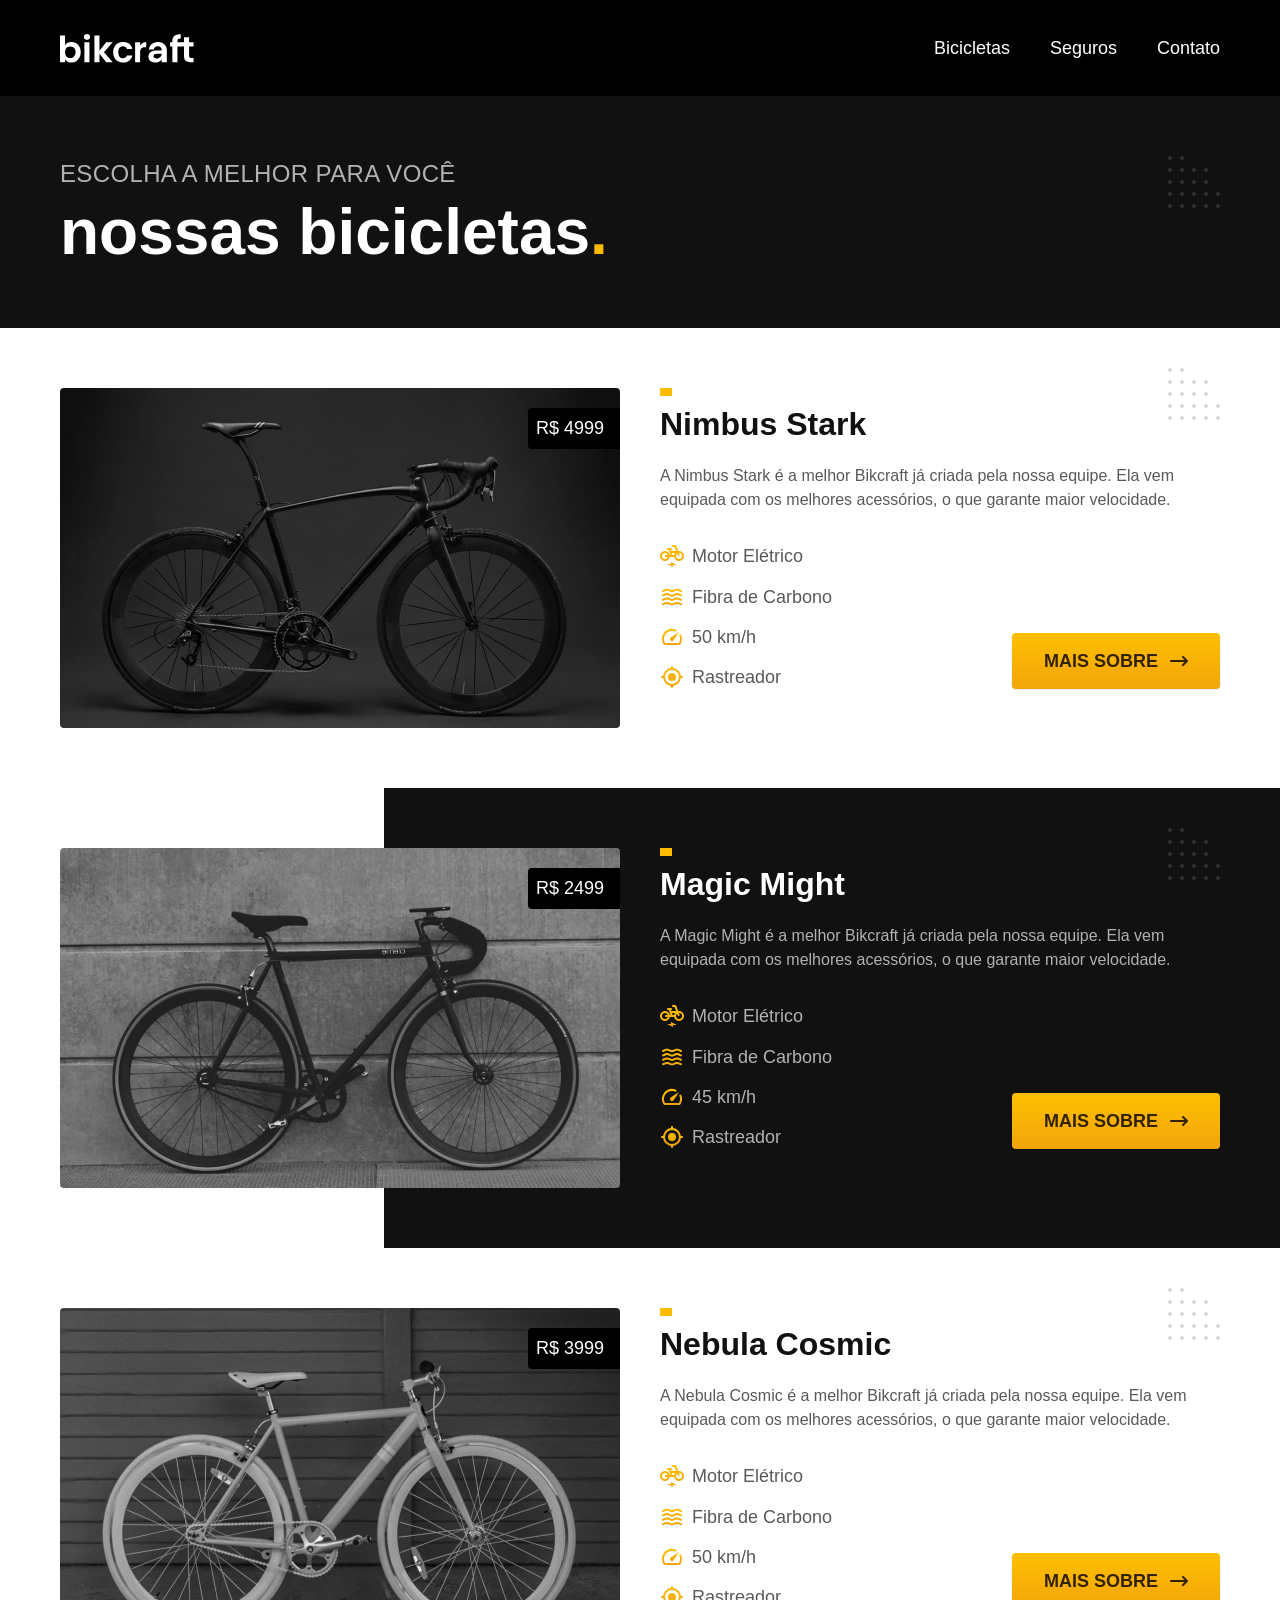
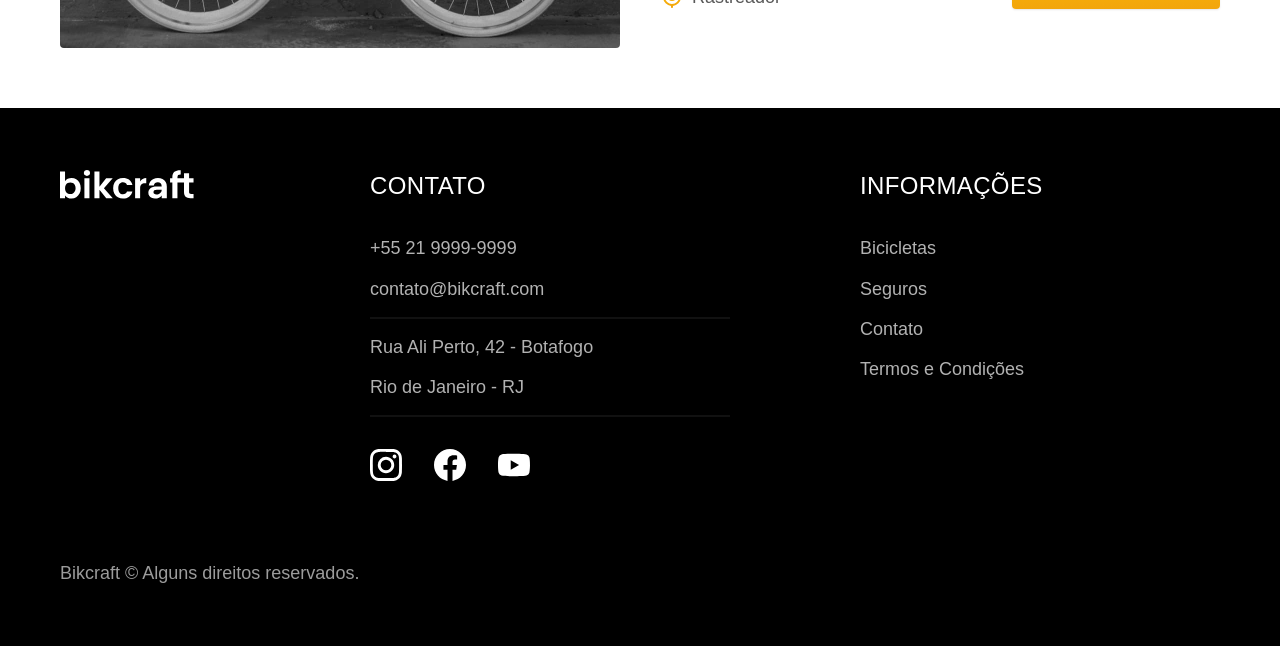
==== bicicletas.html @ 67fbd43e "bikraft final, pre javascript" ====
<!DOCTYPE html>
<html lang="pt-br">

<head>
  <meta charset="UTF-8">
  <meta name="viewport" content="width=device-width, initial-scale=1.0">

  <title>Bicicletas | Bikcraft</title>
  <meta name="description" content="Bicicletas">

  <link rel="preload" href="./css/style.css" as="style">
  <link rel="stylesheet" href="./css/style.css">
</head>

<body id="bicicletas">
  <header class="header-bg">
    <div class="header container">
      <a href="./">
        <img src="./img/bikcraft.svg" alt="Bikcraft">
      </a>

      <nav aria-label="primaria">
        <ul class="header-menu font-1-m cor-0">
          <li><a href="./bicicletas.html">Bicicletas</a></li>
          <li><a href="./seguros.html">Seguros</a></li>
          <li><a href="./contato.html">Contato</a></li>
        </ul>
      </nav>
    </div>
  </header>

  <main>
    <div class="titulo-bg">
      <div class="titulo container">
        <p class="font-2-l-b cor-5">Escolha a melhor para você</p>
        <h1 class="font-1-xxl cor-0">nossas bicicletas<span class="cor-p1">.</span></h1>
      </div>
    </div>

    <div class="bicicletas container">
      <div class="bicicletas-imagem">
        <img src="./img/bicicletas/nimbus.jpg" alt="Bicicleta preta">
        <span class="font-2-m cor-0">R$ 4999</span>
      </div>
      <div class="bicicletas-conteudo">
        <h2 class="font-1-xl">Nimbus Stark</h2>
        <p class="font-2-s cor-8">A Nimbus Stark é a melhor Bikcraft já criada pela nossa equipe. Ela vem equipada com os melhores acessórios, o que garante maior velocidade.</p>
        <ul class="font-1-m cor-8">
          <li>
            <img src="./img/icones/eletrica.svg" alt="">
            Motor Elétrico
          </li>
          <li>
            <img src="./img/icones/carbono.svg" alt="">
            Fibra de Carbono
          </li>
          <li>
            <img src="./img/icones/velocidade.svg" alt="">
            50 km/h
          </li>
          <li>
            <img src="./img/icones/rastreador.svg" alt="">
            Rastreador
          </li>
        </ul>
        <a class="botao seta" href="./bicicletas/nimbus.html">Mais Sobre</a>
      </div>
    </div>

    <div class="bicicletas-bg">
      <div class="bicicletas container">
        <div class="bicicletas-imagem">
          <img src="./img/bicicletas/magic.jpg" alt="Bicicleta preta">
          <span class="font-2-m cor-0">R$ 2499</span>
        </div>
        <div class="bicicletas-conteudo">
          <h2 class="font-1-xl cor-0">Magic Might</h2>
          <p class="font-2-s cor-5">A Magic Might é a melhor Bikcraft já criada pela nossa equipe. Ela vem equipada com os melhores acessórios, o que garante maior velocidade.</p>
          <ul class="font-1-m cor-5">
            <li>
              <img src="./img/icones/eletrica.svg" alt="">
              Motor Elétrico
            </li>
            <li>
              <img src="./img/icones/carbono.svg" alt="">
              Fibra de Carbono
            </li>
            <li>
              <img src="./img/icones/velocidade.svg" alt="">
              45 km/h
            </li>
            <li>
              <img src="./img/icones/rastreador.svg" alt="">
              Rastreador
            </li>
          </ul>
          <a class="botao seta" href="./bicicletas/magic.html">Mais Sobre</a>
        </div>
      </div>
    </div>

    <div class="bicicletas container">
      <div class="bicicletas-imagem">
        <img src="./img/bicicletas/nebula.jpg" alt="Bicicleta preta">
        <span class="font-2-m cor-0">R$ 3999</span>
      </div>
      <div class="bicicletas-conteudo">
        <h2 class="font-1-xl">Nebula Cosmic</h2>
        <p class="font-2-s cor-8">A Nebula Cosmic é a melhor Bikcraft já criada pela nossa equipe. Ela vem equipada com os melhores acessórios, o que garante maior velocidade.</p>
        <ul class="font-1-m cor-8">
          <li>
            <img src="./img/icones/eletrica.svg" alt="">
            Motor Elétrico
          </li>
          <li>
            <img src="./img/icones/carbono.svg" alt="">
            Fibra de Carbono
          </li>
          <li>
            <img src="./img/icones/velocidade.svg" alt="">
            50 km/h
          </li>
          <li>
            <img src="./img/icones/rastreador.svg" alt="">
            Rastreador
          </li>
        </ul>
        <a class="botao seta" href="./bicicletas/nebula.html">Mais Sobre</a>
      </div>
    </div>

  </main>

  <footer class="footer-bg">
    <div class="footer container">
      <img src="./img/bikcraft.svg" alt="Bikcraft">
      <div class="footer-contato">
        <h3 class="font-2-l-b cor-0">Contato</h3>
        <ul class="font-2-m cor-5">
          <li><a href="tel:+552199999999">+55 21 9999-9999</a></li>
          <li><a href="mailto:contato@bikcraft.com">contato@bikcraft.com</a></li>
          <li>Rua Ali Perto, 42 - Botafogo</li>
          <li>Rio de Janeiro - RJ</li>
        </ul>
        <div class="footer-redes">
          <a href="./">
            <img src="./img/redes/instagram.svg" alt="Instagram">
          </a>
          <a href="./">
            <img src="./img/redes/facebook.svg" alt="Facebook">
          </a>
          <a href="./">
            <img src="./img/redes/youtube.svg" alt="Youtube">
          </a>
        </div>
      </div>
      <div class="footer-informacoes">
        <h3 class="font-2-l-b cor-0">Informações</h3>
        <nav>
          <ul class="font-1-m cor-5">
            <li><a href="./bicicletas.html">Bicicletas</a></li>
            <li><a href="./seguros.html">Seguros</a></li>
            <li><a href="./contato.html">Contato</a></li>
            <li><a href="./termos.html">Termos e Condições</a></li>
          </ul>
        </nav>
      </div>
      <p class="footer-copy font-2-m cor-6">Bikcraft © Alguns direitos reservados.</p>
    </div>
  </footer>
  <script src="./js/script.js"></script>
</body>

</html>
---- css/style.css ----
@import "./global/global.css";
@import "./utilidades/tipografia.css";
@import "./utilidades/cores.css";

@import "./global/header.css";
@import "./global/footer.css";

/* Utilidades */
@import "./utilidades/componentes.css";
@import "./utilidades/formulario.css";

/* Home */
@import "./home/introducao.css";
@import "./home/tecnologia.css";
@import "./home/parceiros.css";
@import "./home/depoimento.css";

/* Bicicletas */
@import "./bicicletas/bicicletas-lista.css";
@import "./bicicletas/bicicletas.css";

/* Bicicleta */
@import "./bicicleta/bicicleta.css";
@import "./bicicleta/seguro.css";

/* Seguros */
@import "./seguros/seguros.css";
@import "./seguros/vantagens.css";
@import "./seguros/perguntas.css";

/* Contato */
@import "./contato/contato.css";
@import "./contato/lojas.css";

/* Contato */
@import "./orcamento/orcamento.css";

/* Termos */
@import "./termos/termos.css";
---- css/style.css ----
@import "./global/global.css";
@import "./utilidades/tipografia.css";
@import "./utilidades/cores.css";

@import "./global/header.css";
@import "./global/footer.css";

/* Utilidades */
@import "./utilidades/componentes.css";
@import "./utilidades/formulario.css";

/* Home */
@import "./home/introducao.css";
@import "./home/tecnologia.css";
@import "./home/parceiros.css";
@import "./home/depoimento.css";

/* Bicicletas */
@import "./bicicletas/bicicletas-lista.css";
@import "./bicicletas/bicicletas.css";

/* Bicicleta */
@import "./bicicleta/bicicleta.css";
@import "./bicicleta/seguro.css";

/* Seguros */
@import "./seguros/seguros.css";
@import "./seguros/vantagens.css";
@import "./seguros/perguntas.css";

/* Contato */
@import "./contato/contato.css";
@import "./contato/lojas.css";

/* Contato */
@import "./orcamento/orcamento.css";

/* Termos */
@import "./termos/termos.css";
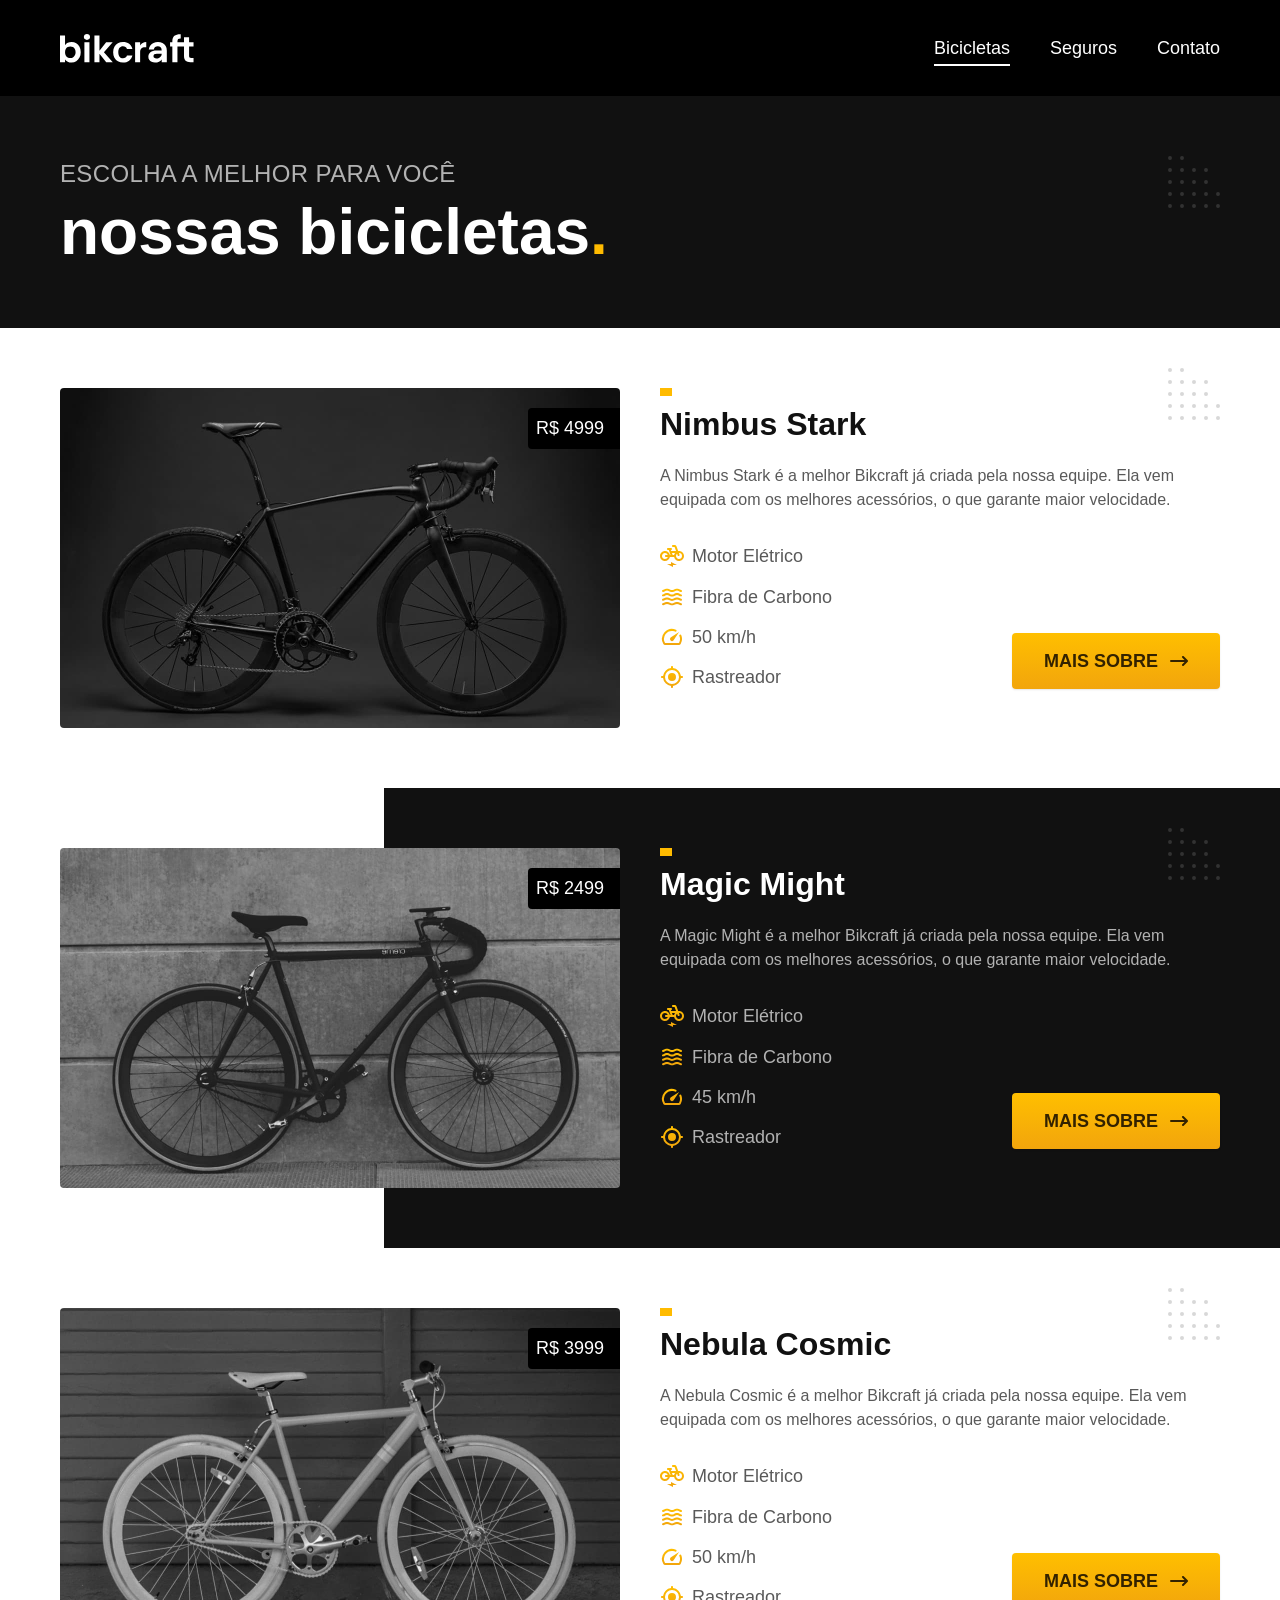
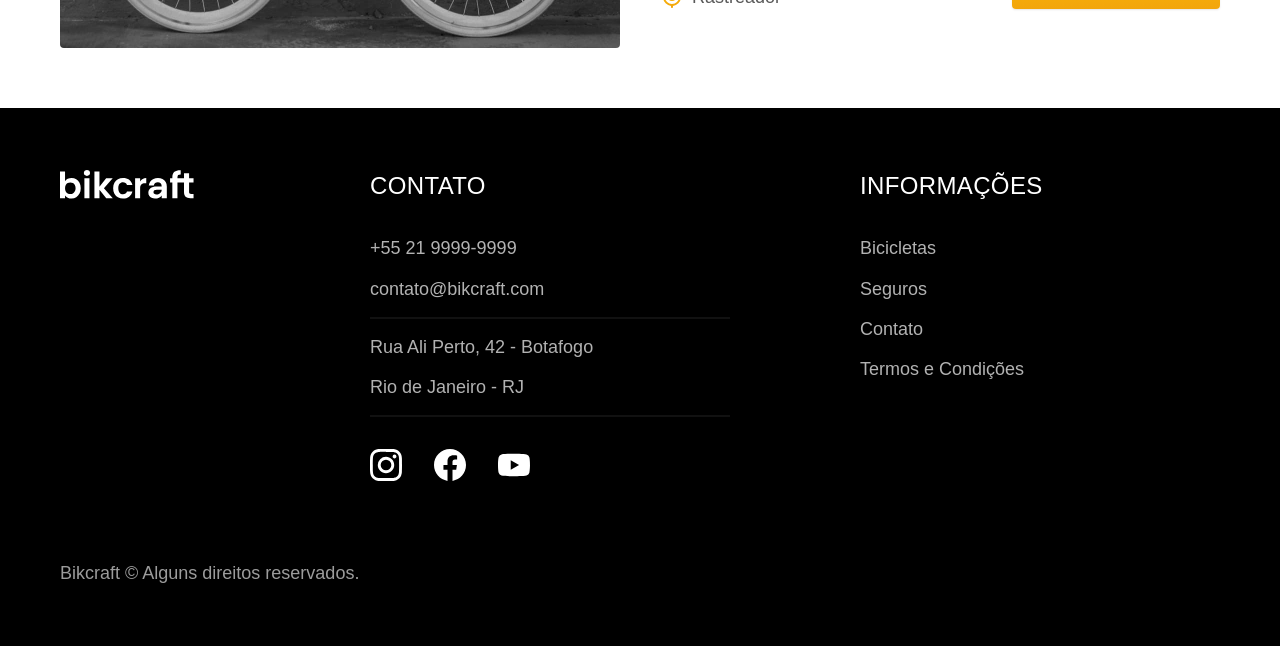
==== commit e8881db6: "adicionando javascript" ====
--- a/bicicletas.html
+++ b/bicicletas.html
@@ -168,7 +168,7 @@
       <p class="footer-copy font-2-m cor-6">Bikcraft © Alguns direitos reservados.</p>
     </div>
   </footer>
-  <script src="./js/script.js"></script>
+  <script src="./script/script.js"></script>
 </body>
 
 </html>
